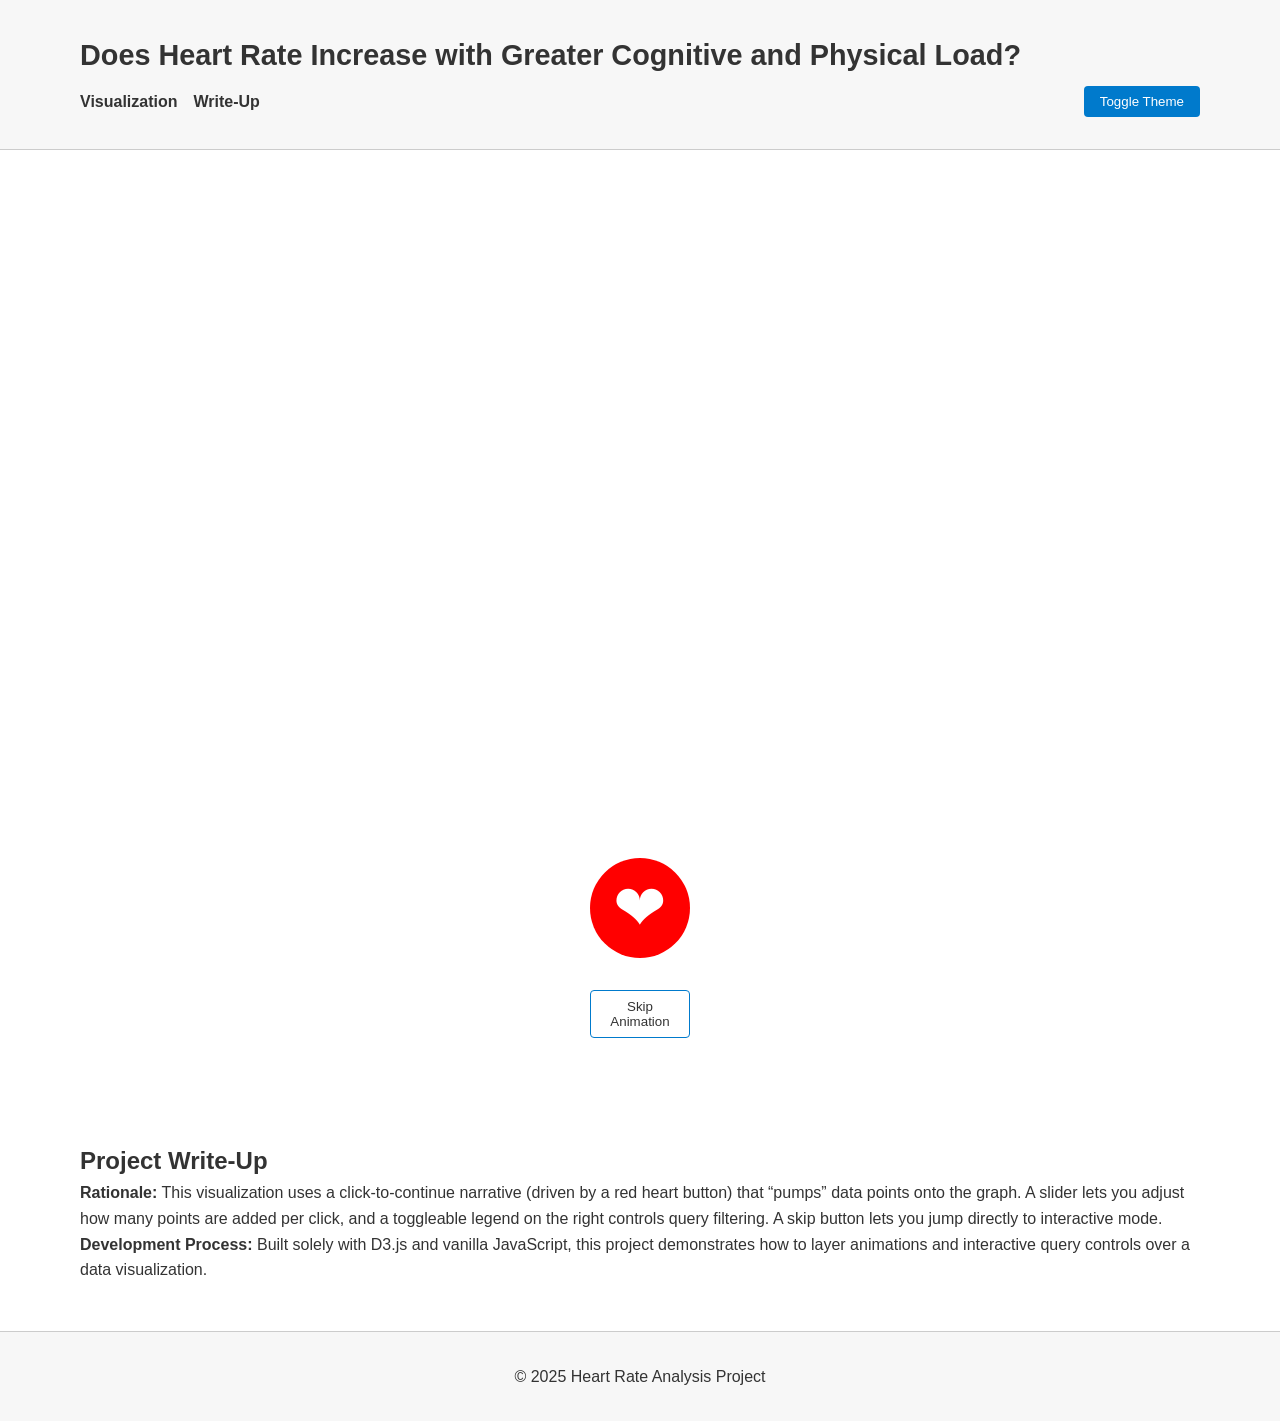
==== index.html @ 12a7ae55 "merged added dots to skip anim feature" ====
<!DOCTYPE html>
<html lang="en">
  <head>
    <meta charset="UTF-8" />
    <meta name="viewport" content="width=device-width, initial-scale=1" />
    <title>Heart Rate Analysis</title>
    <link rel="stylesheet" href="style.css" />
  </head>
  <body>
    <header>
      <div class="container header-container">
        <h1>Does Heart Rate Increase with Greater Cognitive and Physical Load?</h1>
        <nav>
          <ul>
            <li><a href="#visualization">Visualization</a></li>
            <li><a href="#writeup">Write-Up</a></li>
          </ul>
        </nav>
        <button id="toggle-theme" aria-label="Toggle Light/Dark Mode">Toggle Theme</button>
      </div>
    </header>

    <main>
      <section id="visualization" class="section">
        <div class="container flex-container">
          <div id="viz-container">
            <div id="plot"></div>
          </div>
        </div>
        <section id="narrative" class="section">
          <div class="container">
            <!-- Narrative text injected by global.js -->
          </div>
        </section>
        <div class="controls">
          <!-- Heart button remains visible throughout interactive mode -->
          <button id="heart-button" aria-label="Continue"><span>❤</span></button>
          <!-- Slider and its label will be hidden until interactive mode -->
          <label id="slider-label" for="points-slider">Points to add: <span id="slider-value">0</span></label>
          <input type="range" id="points-slider" min="-100" max="100" step="10" value="0">
          <button id="skip-button">Skip Animation</button>
        </div>
        <!-- Place the legend toggle button above the legend -->
        <button id="legend-toggle" aria-label="Toggle Legend">Hide Legend</button>
        <div id="legend">
          <h3>Activity Colors</h3>
          <label><input type="checkbox" class="activity-checkbox" value="Running" checked> Running</label>
          <label><input type="checkbox" class="activity-checkbox" value="Rest" checked> Rest</label>
          <label><input type="checkbox" class="activity-checkbox" value="2-Back" checked> 2‑Back</label>
          <label><input type="checkbox" class="activity-checkbox" value="Walking" checked> Walking</label>
          <hr />
          <h3>Measures</h3>
          <label><input type="checkbox" class="measure-checkbox" value="heart_rate" checked> Heart Rate</label>
          <label><input type="checkbox" class="measure-checkbox" value="breathing_rate" checked> Breathing Rate</label>
        </div>
      </section>

      <!-- Writeup Section -->
      <section id="writeup" class="section">
        <div class="container">
          <h2>Project Write-Up</h2>
          <p>
            <strong>Rationale:</strong> This visualization uses a click-to-continue narrative (driven by a red heart button) that “pumps” data points onto the graph. A slider lets you adjust how many points are added per click, and a toggleable legend on the right controls query filtering. A skip button lets you jump directly to interactive mode.
          </p>
          <p>
            <strong>Development Process:</strong> Built solely with D3.js and vanilla JavaScript, this project demonstrates how to layer animations and interactive query controls over a data visualization.
          </p>
        </div>
      </section>
    </main>

    <footer>
      <div class="container">
        <p>&copy; 2025 Heart Rate Analysis Project</p>
      </div>
    </footer>

    <!-- Include D3.js -->
    <script src="https://d3js.org/d3.v7.min.js"></script>
    <script src="global.js"></script>
  </body>
</html>
---- style.css ----
/* CSS Reset */
* {
  margin: 0;
  padding: 0;
  box-sizing: border-box;
}

/* Light mode variables */
:root {
  --background-color: #ffffff;
  --text-color: #333333;
  --accent-color: #007acc;
  --header-background: #f7f7f7;
  --footer-background: #f7f7f7;
  --button-background: #007acc;
  --button-color: #ffffff;
}

/* Dark mode variables */
body.dark {
  --background-color: #121212;
  --text-color: #e0e0e0;
  --accent-color: #80cbc4;
  --header-background: #1e1e1e;
  --footer-background: #1e1e1e;
  --button-background: #80cbc4;
  --button-color: #121212;
}

body {
  font-family: 'Helvetica Neue', Arial, sans-serif;
  background-color: var(--background-color);
  color: var(--text-color);
  line-height: 1.6;
  transition: background-color 0.3s ease, color 0.3s ease;
}

.container {
  width: 90%;
  max-width: 1200px;
  margin: auto;
  padding: 1rem;
}

/* Header */
header {
  background-color: var(--header-background);
  padding: 1rem 0;
  border-bottom: 1px solid #ccc;
  transition: background-color 0.3s ease;
}

.header-container {
  display: flex;
  align-items: center;
  justify-content: space-between;
  flex-wrap: wrap;
}

header h1 {
  font-size: 1.8rem;
  margin-bottom: 0.5rem;
}

nav ul {
  list-style: none;
  display: flex;
  gap: 1rem;
}

nav a {
  text-decoration: none;
  color: var(--text-color);
  font-weight: bold;
  transition: color 0.3s ease;
}

nav a:hover {
  color: var(--accent-color);
}

#toggle-theme {
  background-color: var(--button-background);
  color: var(--button-color);
  border: none;
  padding: 0.5rem 1rem;
  cursor: pointer;
  border-radius: 4px;
  transition: background-color 0.3s ease, color 0.3s ease;
}

/* Section spacing */
.section {
  padding: 2rem 0;
}

/* Flex container for visualization */
.flex-container {
  display: flex;
  align-items: flex-start;
  gap: 1rem;
  flex-wrap: wrap;
}

/* Visualization layout */
#viz-container {
  flex: 1;
  min-width: 300px;
  min-height: 500px;
  position: relative;
}

#plot {
  width: 100%;
  min-height: 500px;
  position: relative;
}

/* Legend styling - fixed to the right */
#legend {
  position: fixed;
  top: 50%;
  right: 20px;
  transform: translateY(-50%);
  width: 300px;
  padding: 1rem;
  background-color: var(--header-background);
  border: 1px solid #ccc;
  border-radius: 4px;
  z-index: 9999;
  transition: transform 0.3s ease;
}

#legend h3 {
  margin-bottom: 0.5rem;
}

#legend label {
  display: block;
  margin-bottom: 0.5rem;
}

/* Legend Toggle Button - positioned above the legend */
#legend-toggle {
  position: fixed;
  top: calc(50% - 200px);
  right: 20px;
  z-index: 10000;
  background-color: var(--button-background);
  color: var(--button-color);
  border: none;
  padding: 0.5rem;
  cursor: pointer;
  border-radius: 4px;
  transition: background-color 0.3s ease;
}

/* Axis Labels */
.x-axis-label {
  font-size: 1rem;
  fill: var(--text-color);
}
.y-axis-label {
  font-size: 1rem;
  fill: var(--text-color);
}

/* Tooltip styling */
.tooltip {
  position: absolute;
  pointer-events: none;
  background: #fff;
  color: #333;
  padding: 0.5rem;
  border-radius: 4px;
  font-size: 0.9rem;
  border: 1px solid #ccc;
  opacity: 0;
  transition: opacity 0.2s ease;
  z-index: 10;
}

/* Highlight for points */
.highlight {
  stroke: #000;
  stroke-width: 1.5;
  opacity: 1 !important;
}

/* Footer */
footer {
  background-color: var(--footer-background);
  text-align: center;
  padding: 1rem 0;
  border-top: 1px solid #ccc;
  transition: background-color 0.3s ease;
}

/* Responsive adjustments */
@media (max-width: 768px) {
  .header-container {
    flex-direction: column;
    align-items: flex-start;
  }
  nav ul {
    flex-direction: column;
    margin-top: 1rem;
  }
  .flex-container {
    flex-direction: column;
  }
  #legend {
    position: fixed;
    bottom: 20px;
    right: 20px;
    top: auto;
    transform: none;
    width: 90%;
    max-width: 300px;
  }
  #legend-toggle {
    position: fixed;
    bottom: 20px;
    right: 20px;
    top: auto;
  }
}

/* Non-interactive elements */
.non-interactive {
  pointer-events: none;
}

/* Narrative text styling */
#narrative {
  text-align: center;
  margin-top: 1rem;
  font-size: 1.1rem;
}

/* Controls styling */
.controls {
  display: flex;
  flex-direction: column;
  align-items: center;
  gap: 0.5rem;
  margin: 1rem 0;
}
#points-slider {
  width: 200px;
  margin-left: 10px;
}

/* Initially hide slider, its label, & legend toggle until interactive mode */
#points-slider,
#slider-label,
#legend-toggle {
  display: none;
}

/* Skip Button Styling */
#skip-button {
  padding: 0.5rem 1rem;
  background-color: var(--background-color);
  border: 1px solid var(--accent-color);
  color: var(--text-color);
  cursor: pointer;
  border-radius: 4px;
  width: 100px;
  margin: 0.5rem auto;
  display: block;
  transition: background-color 0.3s ease, color 0.3s ease;
}
#skip-button:hover {
  background-color: var(--accent-color);
  color: var(--background-color);
}

/* Heart Button Styling */
#heart-button {
  display: block;
  margin: 1rem auto;
  width: 100px;
  height: 100px;
  background-color: #ff0000;
  border: none;
  border-radius: 50%;
  font-size: 4rem;
  color: #fff;
  cursor: pointer;
  z-index: 100;
  transition: transform 0.2s ease;
}

@keyframes heartBeatShrink {
  0% { transform: scale(1); }
  30% { transform: scale(1.2); }
  50% { transform: scale(0); }
  70% { transform: scale(0); }
  90% { transform: scale(1.2); }
  100% { transform: scale(1); }
}

#heart-button.beat {
  animation: heartBeatShrink 0.6s;
}
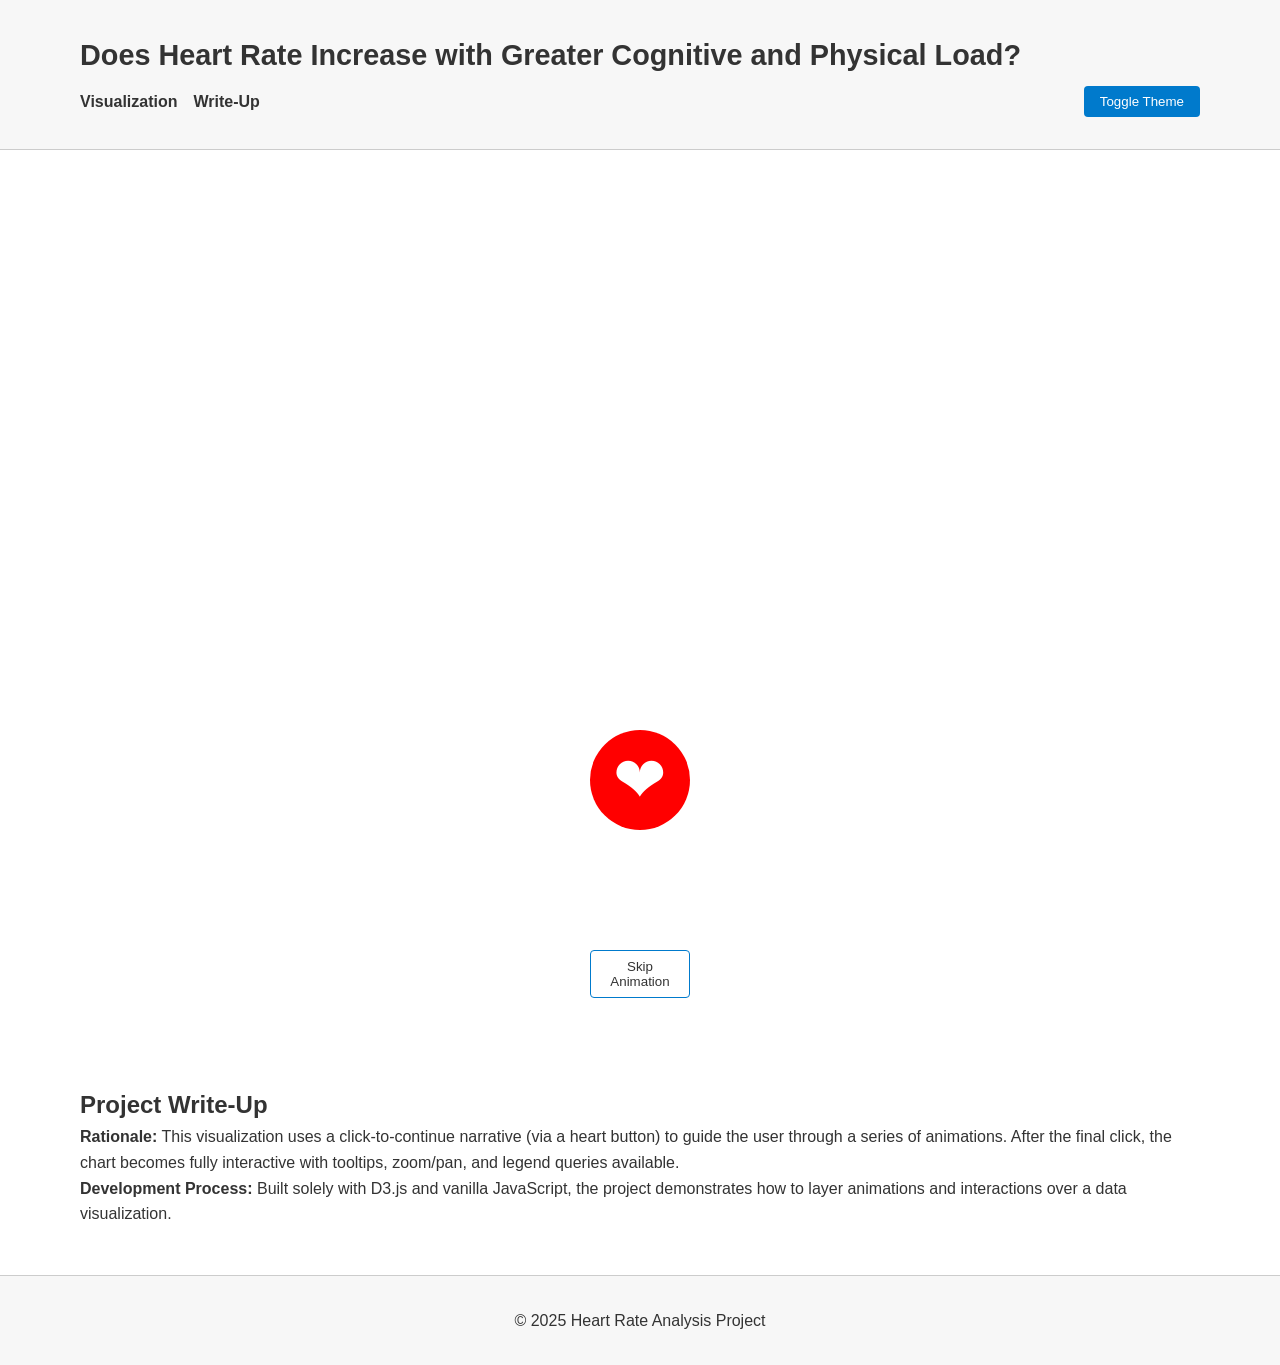
==== commit 72521e7f: "Add regression line visualization" ====
--- a/index.html
+++ b/index.html
@@ -1,47 +1,33 @@
 <!DOCTYPE html>
 <html lang="en">
-  <head>
-    <meta charset="UTF-8" />
-    <meta name="viewport" content="width=device-width, initial-scale=1" />
-    <title>Heart Rate Analysis</title>
-    <link rel="stylesheet" href="style.css" />
-  </head>
-  <body>
-    <header>
-      <div class="container header-container">
-        <h1>Does Heart Rate Increase with Greater Cognitive and Physical Load?</h1>
-        <nav>
-          <ul>
-            <li><a href="#visualization">Visualization</a></li>
-            <li><a href="#writeup">Write-Up</a></li>
-          </ul>
-        </nav>
-        <button id="toggle-theme" aria-label="Toggle Light/Dark Mode">Toggle Theme</button>
-      </div>
-    </header>
 
-    <main>
-      <section id="visualization" class="section">
-        <div class="container flex-container">
-          <div id="viz-container">
-            <div id="plot"></div>
-          </div>
+<head>
+  <meta charset="UTF-8" />
+  <meta name="viewport" content="width=device-width, initial-scale=1" />
+  <title>Heart Rate Analysis</title>
+  <link rel="stylesheet" href="style.css" />
+</head>
+
+<body>
+  <header>
+    <div class="container header-container">
+      <h1>Does Heart Rate Increase with Greater Cognitive and Physical Load?</h1>
+      <nav>
+        <ul>
+          <li><a href="#visualization">Visualization</a></li>
+          <li><a href="#writeup">Write-Up</a></li>
+        </ul>
+      </nav>
+      <button id="toggle-theme" aria-label="Toggle Light/Dark Mode">Toggle Theme</button>
+    </div>
+  </header>
+
+  <main>
+    <section id="visualization" class="section">
+      <div class="container flex-container">
+        <div id="viz-container">
+          <div id="plot"></div>
         </div>
-        <section id="narrative" class="section">
-          <div class="container">
-            <!-- Narrative text injected by global.js -->
-          </div>
-        </section>
-        <div class="controls">
-          <!-- Heart button remains visible throughout interactive mode -->
-          <button id="heart-button" aria-label="Continue"><span>❤</span></button>
-          <!-- Slider and its label will be hidden until interactive mode -->
-          <label id="slider-label" for="points-slider">Points to add: <span id="slider-value">0</span></label>
-          <input type="range" id="points-slider" min="-100" max="100" step="10" value="0">
-          <button id="skip-button">Skip Animation</button>
-        </div>
-        <!-- Place the legend toggle button above the legend -->
-        <button id="legend-toggle" aria-label="Toggle Legend">Hide Legend</button>
         <div id="legend">
           <h3>Activity Colors</h3>
           <label><input type="checkbox" class="activity-checkbox" value="Running" checked> Running</label>
@@ -52,31 +38,47 @@
           <h3>Measures</h3>
           <label><input type="checkbox" class="measure-checkbox" value="heart_rate" checked> Heart Rate</label>
           <label><input type="checkbox" class="measure-checkbox" value="breathing_rate" checked> Breathing Rate</label>
+          <hr />
+          <h3>Points/Regression Lines</h3>
+          <label><input type="checkbox" class="regression-checkbox" value="regression"> Show Regression Lines</label>
         </div>
-      </section>
+      </div>
+      <!-- Place the heart button and skip button below the flex container -->
+      <div class="button-container">
+        <button id="heart-button" aria-label="Continue"><span>❤</span></button>
+        <!-- Narrative container -->
+        <section id="narrative" class="section">
+          <div class="container"></div>
+        </section>
+        <button id="skip-button">Skip Animation</button>
+      </div>
+    </section>
 
-      <!-- Writeup Section -->
-      <section id="writeup" class="section">
-        <div class="container">
-          <h2>Project Write-Up</h2>
-          <p>
-            <strong>Rationale:</strong> This visualization uses a click-to-continue narrative (driven by a red heart button) that “pumps” data points onto the graph. A slider lets you adjust how many points are added per click, and a toggleable legend on the right controls query filtering. A skip button lets you jump directly to interactive mode.
-          </p>
-          <p>
-            <strong>Development Process:</strong> Built solely with D3.js and vanilla JavaScript, this project demonstrates how to layer animations and interactive query controls over a data visualization.
-          </p>
-        </div>
-      </section>
-    </main>
+    <section id="writeup" class="section">
+      <div class="container">
+        <h2>Project Write-Up</h2>
+        <p>
+          <strong>Rationale:</strong> This visualization uses a click-to-continue narrative (via a heart button) to
+          guide the user through a series of animations. After the final click, the chart becomes fully interactive with
+          tooltips, zoom/pan, and legend queries available.
+        </p>
+        <p>
+          <strong>Development Process:</strong> Built solely with D3.js and vanilla JavaScript, the project demonstrates
+          how to layer animations and interactions over a data visualization.
+        </p>
+      </div>
+    </section>
+  </main>
 
-    <footer>
-      <div class="container">
-        <p>&copy; 2025 Heart Rate Analysis Project</p>
-      </div>
-    </footer>
+  <footer>
+    <div class="container">
+      <p>&copy; 2025 Heart Rate Analysis Project</p>
+    </div>
+  </footer>
 
-    <!-- Include D3.js -->
-    <script src="https://d3js.org/d3.v7.min.js"></script>
-    <script src="global.js"></script>
-  </body>
-</html>
+  <!-- Include D3.js -->
+  <script src="https://d3js.org/d3.v7.min.js"></script>
+  <script src="global.js"></script>
+</body>
+
+</html>
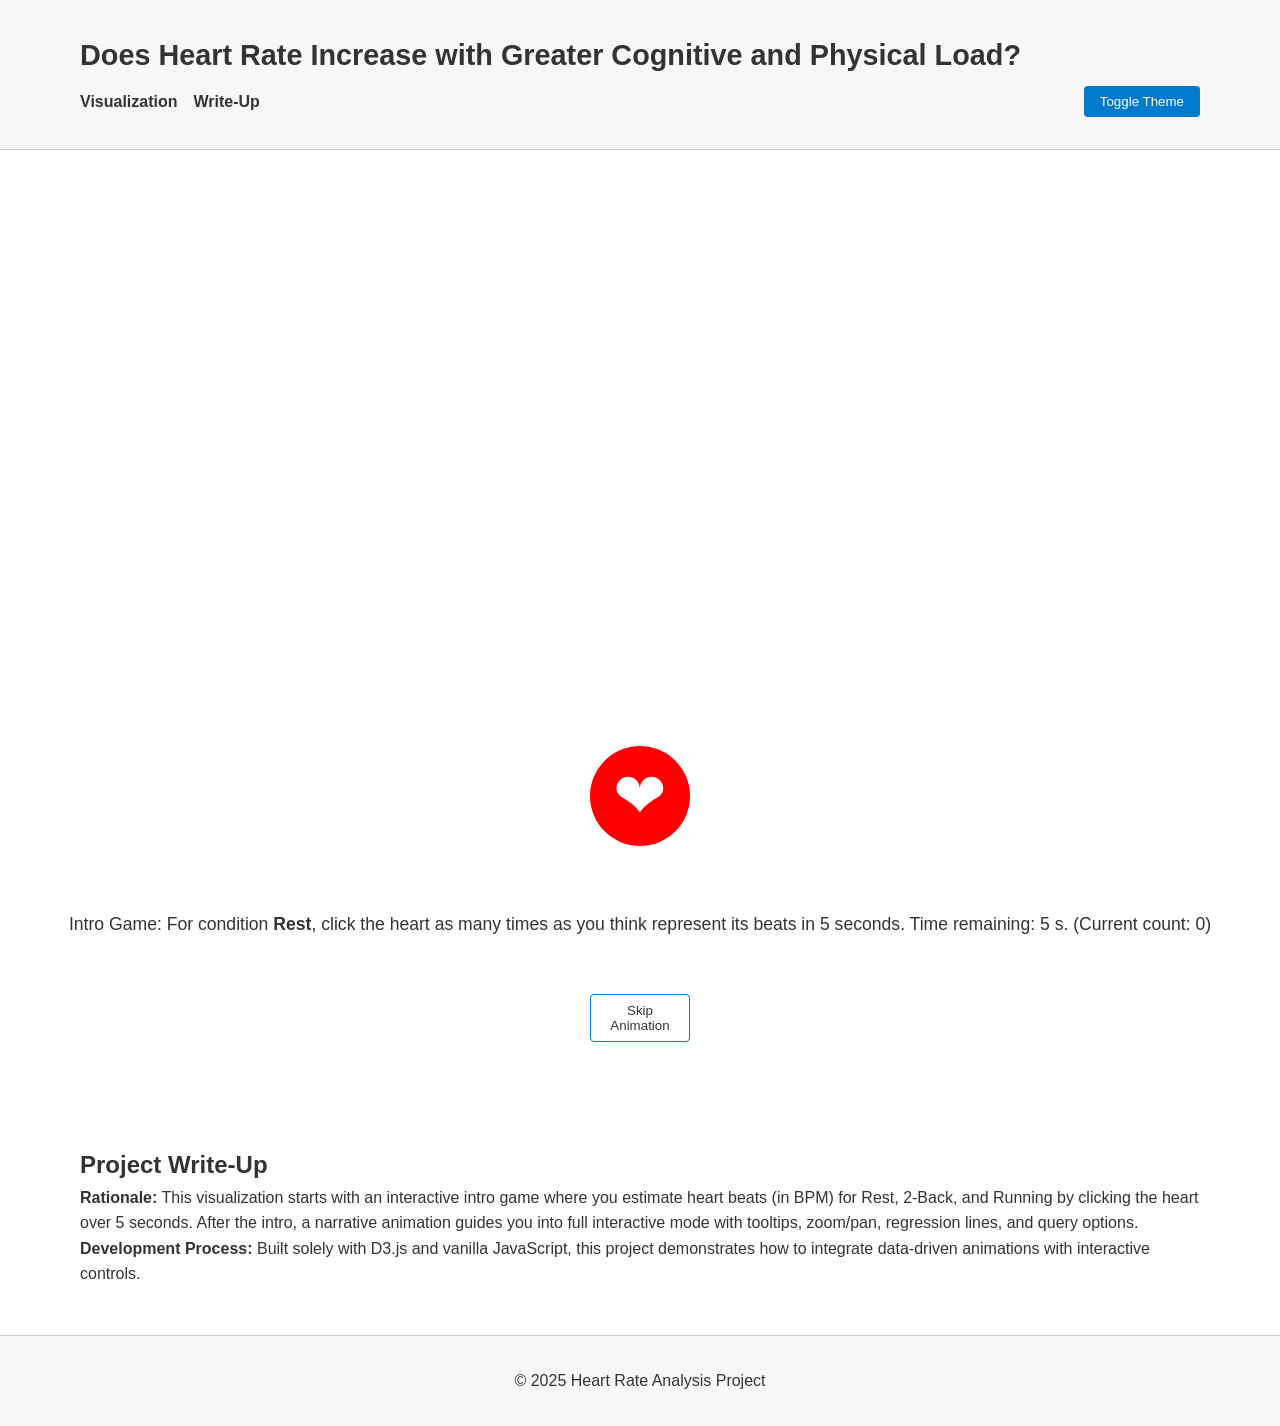
==== commit 059b982c: "clicking game" ====
--- a/index.html
+++ b/index.html
@@ -1,84 +1,81 @@
 <!DOCTYPE html>
 <html lang="en">
-
-<head>
-  <meta charset="UTF-8" />
-  <meta name="viewport" content="width=device-width, initial-scale=1" />
-  <title>Heart Rate Analysis</title>
-  <link rel="stylesheet" href="style.css" />
-</head>
-
-<body>
-  <header>
-    <div class="container header-container">
-      <h1>Does Heart Rate Increase with Greater Cognitive and Physical Load?</h1>
-      <nav>
-        <ul>
-          <li><a href="#visualization">Visualization</a></li>
-          <li><a href="#writeup">Write-Up</a></li>
-        </ul>
-      </nav>
-      <button id="toggle-theme" aria-label="Toggle Light/Dark Mode">Toggle Theme</button>
-    </div>
-  </header>
-
-  <main>
-    <section id="visualization" class="section">
-      <div class="container flex-container">
-        <div id="viz-container">
-          <div id="plot"></div>
+  <head>
+    <meta charset="UTF-8" />
+    <meta name="viewport" content="width=device-width, initial-scale=1" />
+    <title>Heart Rate Analysis</title>
+    <link rel="stylesheet" href="style.css" />
+  </head>
+  <body>
+    <header>
+      <div class="container header-container">
+        <h1>Does Heart Rate Increase with Greater Cognitive and Physical Load?</h1>
+        <nav>
+          <ul>
+            <li><a href="#visualization">Visualization</a></li>
+            <li><a href="#writeup">Write-Up</a></li>
+          </ul>
+        </nav>
+        <button id="toggle-theme" aria-label="Toggle Light/Dark Mode">Toggle Theme</button>
+      </div>
+    </header>
+    <main>
+      <section id="visualization" class="section">
+        <div class="container flex-container">
+          <div id="viz-container">
+            <div id="plot"></div>
+          </div>
+          <div id="legend">
+            <h3>Activity Colors</h3>
+            <label><input type="checkbox" class="activity-checkbox" value="Rest" checked> Rest</label>
+            <label><input type="checkbox" class="activity-checkbox" value="2-Back" checked> 2‑Back</label>
+            <label><input type="checkbox" class="activity-checkbox" value="Walking" checked> Walking</label>
+            <label><input type="checkbox" class="activity-checkbox" value="Running" checked> Running</label>
+            <hr />
+            <h3>Measures</h3>
+            <label><input type="checkbox" class="measure-checkbox" value="heart_rate" checked> Heart Rate</label>
+            <label><input type="checkbox" class="measure-checkbox" value="breathing_rate" checked> Breathing Rate</label>
+            <hr />
+            <h3>Regression Lines</h3>
+            <label><input type="checkbox" class="regression-checkbox" value="regression"> Show Regression Lines</label>
+          </div>
         </div>
-        <div id="legend">
-          <h3>Activity Colors</h3>
-          <label><input type="checkbox" class="activity-checkbox" value="Running" checked> Running</label>
-          <label><input type="checkbox" class="activity-checkbox" value="Rest" checked> Rest</label>
-          <label><input type="checkbox" class="activity-checkbox" value="2-Back" checked> 2‑Back</label>
-          <label><input type="checkbox" class="activity-checkbox" value="Walking" checked> Walking</label>
-          <hr />
-          <h3>Measures</h3>
-          <label><input type="checkbox" class="measure-checkbox" value="heart_rate" checked> Heart Rate</label>
-          <label><input type="checkbox" class="measure-checkbox" value="breathing_rate" checked> Breathing Rate</label>
-          <hr />
-          <h3>Points/Regression Lines</h3>
-          <label><input type="checkbox" class="regression-checkbox" value="regression"> Show Regression Lines</label>
+        <!-- Legend Toggle Button (positioned above the legend) -->
+        <button id="legend-toggle" aria-label="Toggle Legend">Hide Legend</button>
+        <!-- Button Container -->
+        <div class="button-container">
+          <!-- The heart button is used for both the intro game and pumping points -->
+          <button id="heart-button" aria-label="Continue"><span>❤</span></button>
+          <!-- Narrative Container -->
+          <section id="narrative" class="section">
+            <div class="container"></div>
+          </section>
+          <!-- Slider (and its label) for adjusting points; hidden until interactive mode -->
+          <label id="slider-label" for="points-slider">Points to add: <span id="slider-value">100</span></label>
+          <input type="range" id="points-slider" min="-500" max="500" step="10" value="100">
+          <!-- Skip Animation Button -->
+          <button id="skip-button">Skip Animation</button>
         </div>
+      </section>
+      <section id="writeup" class="section">
+        <div class="container">
+          <h2>Project Write-Up</h2>
+          <p>
+            <strong>Rationale:</strong> This visualization starts with an interactive intro game where you estimate heart beats (in BPM) for Rest, 2‑Back, and Running by clicking the heart over 5 seconds. After the intro, a narrative animation guides you into full interactive mode with tooltips, zoom/pan, regression lines, and query options.
+          </p>
+          <p>
+            <strong>Development Process:</strong> Built solely with D3.js and vanilla JavaScript, this project demonstrates how to integrate data‐driven animations with interactive controls.
+          </p>
+        </div>
+      </section>
+    </main>
+    <footer>
+      <div class="container">
+        <p>&copy; 2025 Heart Rate Analysis Project</p>
       </div>
-      <!-- Place the heart button and skip button below the flex container -->
-      <div class="button-container">
-        <button id="heart-button" aria-label="Continue"><span>❤</span></button>
-        <!-- Narrative container -->
-        <section id="narrative" class="section">
-          <div class="container"></div>
-        </section>
-        <button id="skip-button">Skip Animation</button>
-      </div>
-    </section>
-
-    <section id="writeup" class="section">
-      <div class="container">
-        <h2>Project Write-Up</h2>
-        <p>
-          <strong>Rationale:</strong> This visualization uses a click-to-continue narrative (via a heart button) to
-          guide the user through a series of animations. After the final click, the chart becomes fully interactive with
-          tooltips, zoom/pan, and legend queries available.
-        </p>
-        <p>
-          <strong>Development Process:</strong> Built solely with D3.js and vanilla JavaScript, the project demonstrates
-          how to layer animations and interactions over a data visualization.
-        </p>
-      </div>
-    </section>
-  </main>
-
-  <footer>
-    <div class="container">
-      <p>&copy; 2025 Heart Rate Analysis Project</p>
-    </div>
-  </footer>
-
-  <!-- Include D3.js -->
-  <script src="https://d3js.org/d3.v7.min.js"></script>
-  <script src="global.js"></script>
-</body>
-
-</html>+    </footer>
+    <!-- Include D3.js and our global script -->
+    <script src="https://d3js.org/d3.v7.min.js"></script>
+    <script src="global.js"></script>
+  </body>
+</html>
--- a/style.css
+++ b/style.css
@@ -226,25 +226,20 @@
   }
 }
 
-/* Non-interactive elements */
-.non-interactive {
-  pointer-events: none;
-}
-
 /* Narrative text styling */
 #narrative {
   text-align: center;
-  margin-top: 1rem;
   font-size: 1.1rem;
 }
 
-/* Controls styling */
-.controls {
+/* Button/Controls styling */
+.button-container {
   display: flex;
   flex-direction: column;
+  justify-content: center;
   align-items: center;
-  gap: 0.5rem;
-  margin: 1rem 0;
+  gap: 1rem;
+  margin: 1rem auto;
 }
 #points-slider {
   width: 200px;
@@ -291,7 +286,6 @@
   z-index: 100;
   transition: transform 0.2s ease;
 }
-
 @keyframes heartBeatShrink {
   0% { transform: scale(1); }
   30% { transform: scale(1.2); }
@@ -300,7 +294,6 @@
   90% { transform: scale(1.2); }
   100% { transform: scale(1); }
 }
-
 #heart-button.beat {
   animation: heartBeatShrink 0.6s;
 }
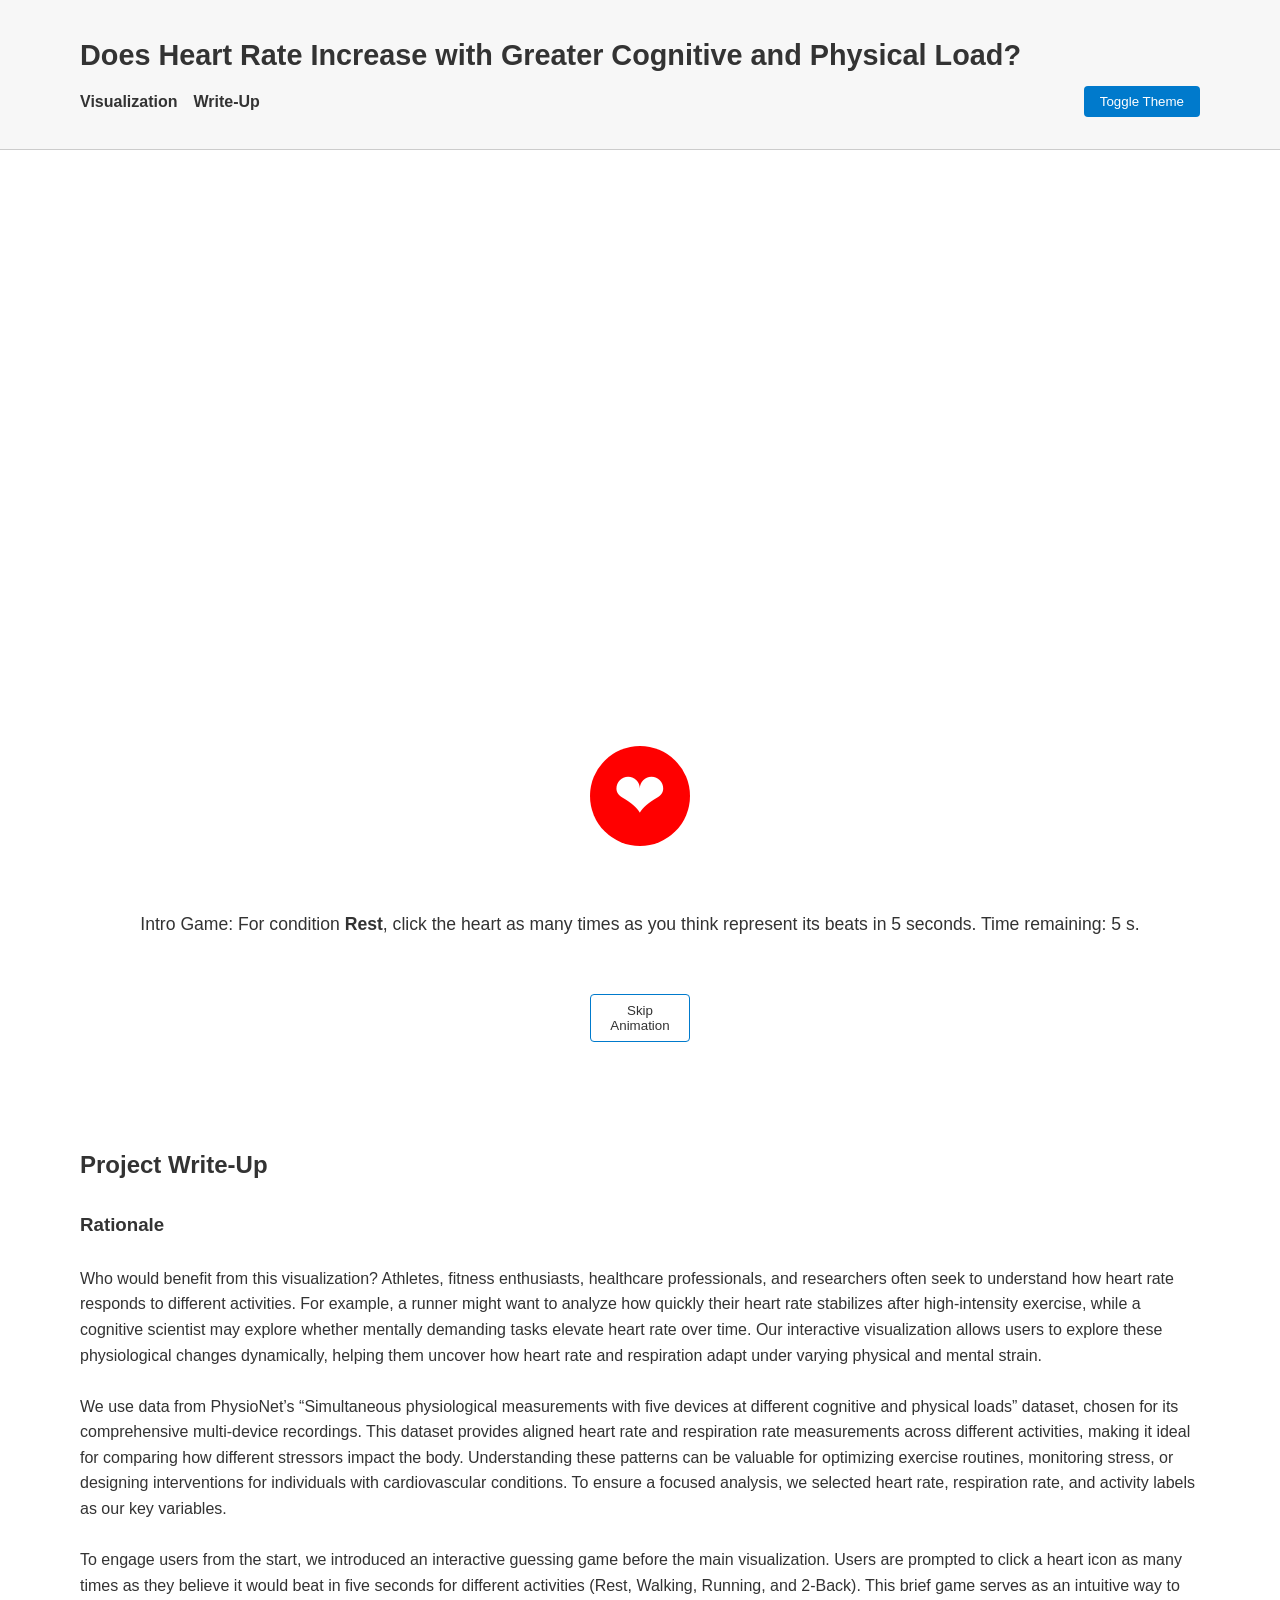
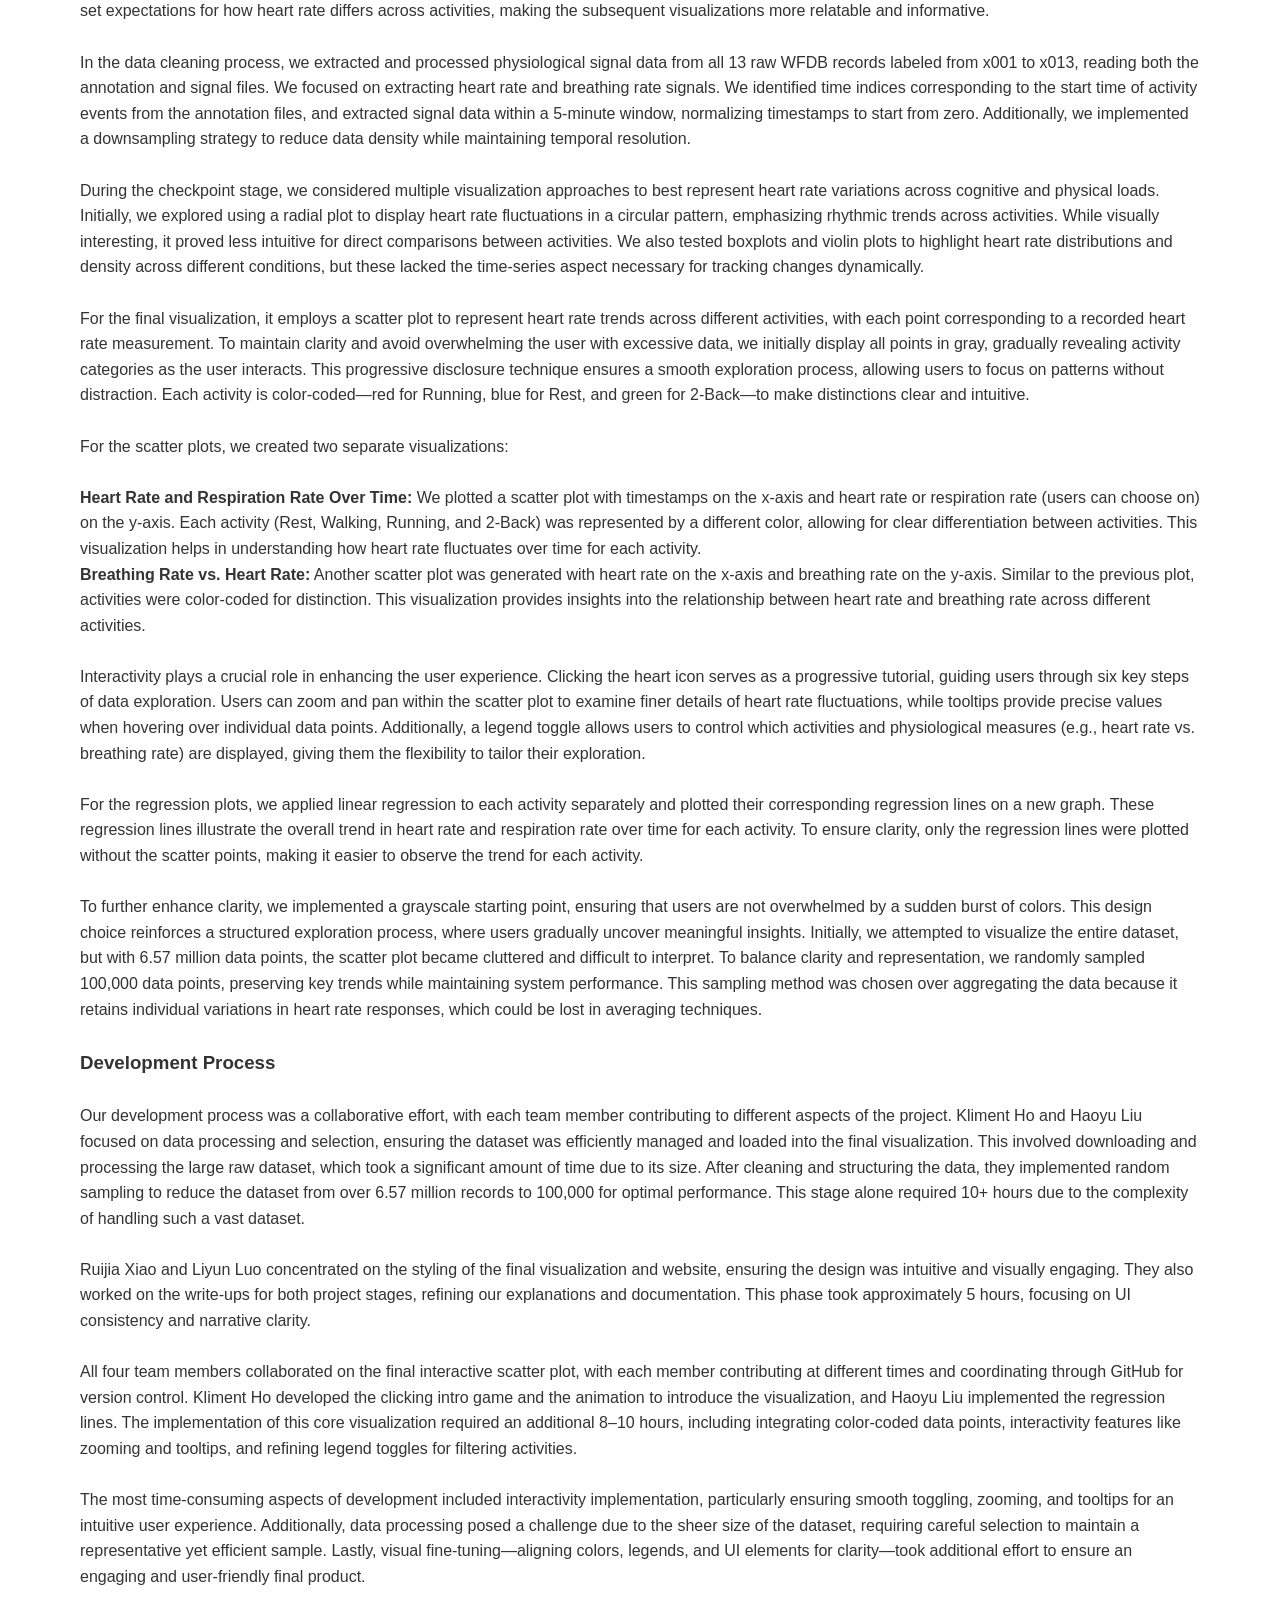
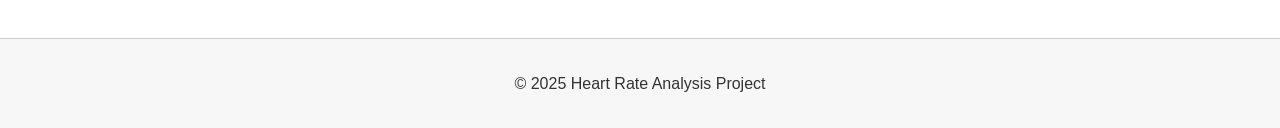
==== commit 1754df9f: "first final push" ====
--- a/index.html
+++ b/index.html
@@ -60,11 +60,56 @@
       <section id="writeup" class="section">
         <div class="container">
           <h2>Project Write-Up</h2>
+          <br>
           <p>
-            <strong>Rationale:</strong> This visualization starts with an interactive intro game where you estimate heart beats (in BPM) for Rest, 2‑Back, and Running by clicking the heart over 5 seconds. After the intro, a narrative animation guides you into full interactive mode with tooltips, zoom/pan, regression lines, and query options.
+            <h3>Rationale</h3> <br>
+            Who would benefit from this visualization? Athletes, fitness enthusiasts, healthcare professionals, and researchers often seek to understand how heart rate responds to different activities. For example, a runner might want to analyze how quickly their heart rate stabilizes after high-intensity exercise, while a cognitive scientist may explore whether mentally demanding tasks elevate heart rate over time. Our interactive visualization allows users to explore these physiological changes dynamically, helping them uncover how heart rate and respiration adapt under varying physical and mental strain.
+            <br>
+            <br>
+            We use data from PhysioNet’s “Simultaneous physiological measurements with five devices at different cognitive and physical loads” dataset, chosen for its comprehensive multi-device recordings. This dataset provides aligned heart rate and respiration rate measurements across different activities, making it ideal for comparing how different stressors impact the body. Understanding these patterns can be valuable for optimizing exercise routines, monitoring stress, or designing interventions for individuals with cardiovascular conditions. To ensure a focused analysis, we selected heart rate, respiration rate, and activity labels as our key variables.
+            <br>
+            <br>
+            To engage users from the start, we introduced an interactive guessing game before the main visualization. Users are prompted to click a heart icon as many times as they believe it would beat in five seconds for different activities (Rest, Walking, Running, and 2-Back). This brief game serves as an intuitive way to set expectations for how heart rate differs across activities, making the subsequent visualizations more relatable and informative.
+            <br>
+            <br>
+            In the data cleaning process, we extracted and processed physiological signal data from all 13 raw WFDB records labeled from x001 to x013, reading both the annotation and signal files. We focused on extracting heart rate and breathing rate signals. We identified time indices corresponding to the start time of activity events from the annotation files, and extracted signal data within a 5-minute window, normalizing timestamps to start from zero. Additionally, we implemented a downsampling strategy to reduce data density while maintaining temporal resolution.
+            <br>
+            <br>
+            During the checkpoint stage, we considered multiple visualization approaches to best represent heart rate variations across cognitive and physical loads. Initially, we explored using a radial plot to display heart rate fluctuations in a circular pattern, emphasizing rhythmic trends across activities. While visually interesting, it proved less intuitive for direct comparisons between activities. We also tested boxplots and violin plots to highlight heart rate distributions and density across different conditions, but these lacked the time-series aspect necessary for tracking changes dynamically. 
+            <br>
+            <br>
+            For the final visualization, it employs a scatter plot to represent heart rate trends across different activities, with each point corresponding to a recorded heart rate measurement. To maintain clarity and avoid overwhelming the user with excessive data, we initially display all points in gray, gradually revealing activity categories as the user interacts. This progressive disclosure technique ensures a smooth exploration process, allowing users to focus on patterns without distraction. Each activity is color-coded—red for Running, blue for Rest, and green for 2-Back—to make distinctions clear and intuitive.
+            <br>
+            <br>
+            For the scatter plots, we created two separate visualizations: 
+            <br>
+            <br>
+            <strong>Heart Rate and Respiration Rate Over Time:</strong> We plotted a scatter plot with timestamps on the x-axis and heart rate or respiration rate (users can choose on) on the y-axis. Each activity (Rest, Walking, Running, and 2-Back) was represented by a different color, allowing for clear differentiation between activities. This visualization helps in understanding how heart rate fluctuates over time for each activity.
+            <br>
+            <strong>Breathing Rate vs. Heart Rate:</strong> Another scatter plot was generated with heart rate on the x-axis and breathing rate on the y-axis. Similar to the previous plot, activities were color-coded for distinction. This visualization provides insights into the relationship between heart rate and breathing rate across different activities.
+            <br>
+            <br>
+            Interactivity plays a crucial role in enhancing the user experience. Clicking the heart icon serves as a progressive tutorial, guiding users through six key steps of data exploration. Users can zoom and pan within the scatter plot to examine finer details of heart rate fluctuations, while tooltips provide precise values when hovering over individual data points. Additionally, a legend toggle allows users to control which activities and physiological measures (e.g., heart rate vs. breathing rate) are displayed, giving them the flexibility to tailor their exploration.
+            <br>
+            <br>
+            For the regression plots, we applied linear regression to each activity separately and plotted their corresponding regression lines on a new graph. These regression lines illustrate the overall trend in heart rate and respiration rate over time for each activity. To ensure clarity, only the regression lines were plotted without the scatter points, making it easier to observe the trend for each activity.
+            <br>
+            <br>
+            To further enhance clarity, we implemented a grayscale starting point, ensuring that users are not overwhelmed by a sudden burst of colors. This design choice reinforces a structured exploration process, where users gradually uncover meaningful insights. Initially, we attempted to visualize the entire dataset, but with 6.57 million data points, the scatter plot became cluttered and difficult to interpret. To balance clarity and representation, we randomly sampled 100,000 data points, preserving key trends while maintaining system performance. This sampling method was chosen over aggregating the data because it retains individual variations in heart rate responses, which could be lost in averaging techniques.
           </p>
+          <br>
           <p>
-            <strong>Development Process:</strong> Built solely with D3.js and vanilla JavaScript, this project demonstrates how to integrate data‐driven animations with interactive controls.
+            <h3>Development Process</h3> <br>Our development process was a collaborative effort, with each team member contributing to different aspects of the project. Kliment Ho and Haoyu Liu focused on data processing and selection, ensuring the dataset was efficiently managed and loaded into the final visualization. This involved downloading and processing the large raw dataset, which took a significant amount of time due to its size. After cleaning and structuring the data, they implemented random sampling to reduce the dataset from over 6.57 million records to 100,000 for optimal performance. This stage alone required 10+ hours due to the complexity of handling such a vast dataset.
+            <br>
+            <br>
+            Ruijia Xiao and Liyun Luo concentrated on the styling of the final visualization and website, ensuring the design was intuitive and visually engaging. They also worked on the write-ups for both project stages, refining our explanations and documentation. This phase took approximately 5 hours, focusing on UI consistency and narrative clarity.
+            <br>
+            <br>
+            All four team members collaborated on the final interactive scatter plot, with each member contributing at different times and coordinating through GitHub for version control. Kliment Ho developed the clicking intro game and the animation to introduce the visualization, and Haoyu Liu implemented the regression lines. The implementation of this core visualization required an additional 8–10 hours, including integrating color-coded data points, interactivity features like zooming and tooltips, and refining legend toggles for filtering activities.
+            <br>
+            <br>
+            The most time-consuming aspects of development included interactivity implementation, particularly ensuring smooth toggling, zooming, and tooltips for an intuitive user experience. Additionally, data processing posed a challenge due to the sheer size of the dataset, requiring careful selection to maintain a representative yet efficient sample. Lastly, visual fine-tuning—aligning colors, legends, and UI elements for clarity—took additional effort to ensure an engaging and user-friendly final product.
+            
           </p>
         </div>
       </section>
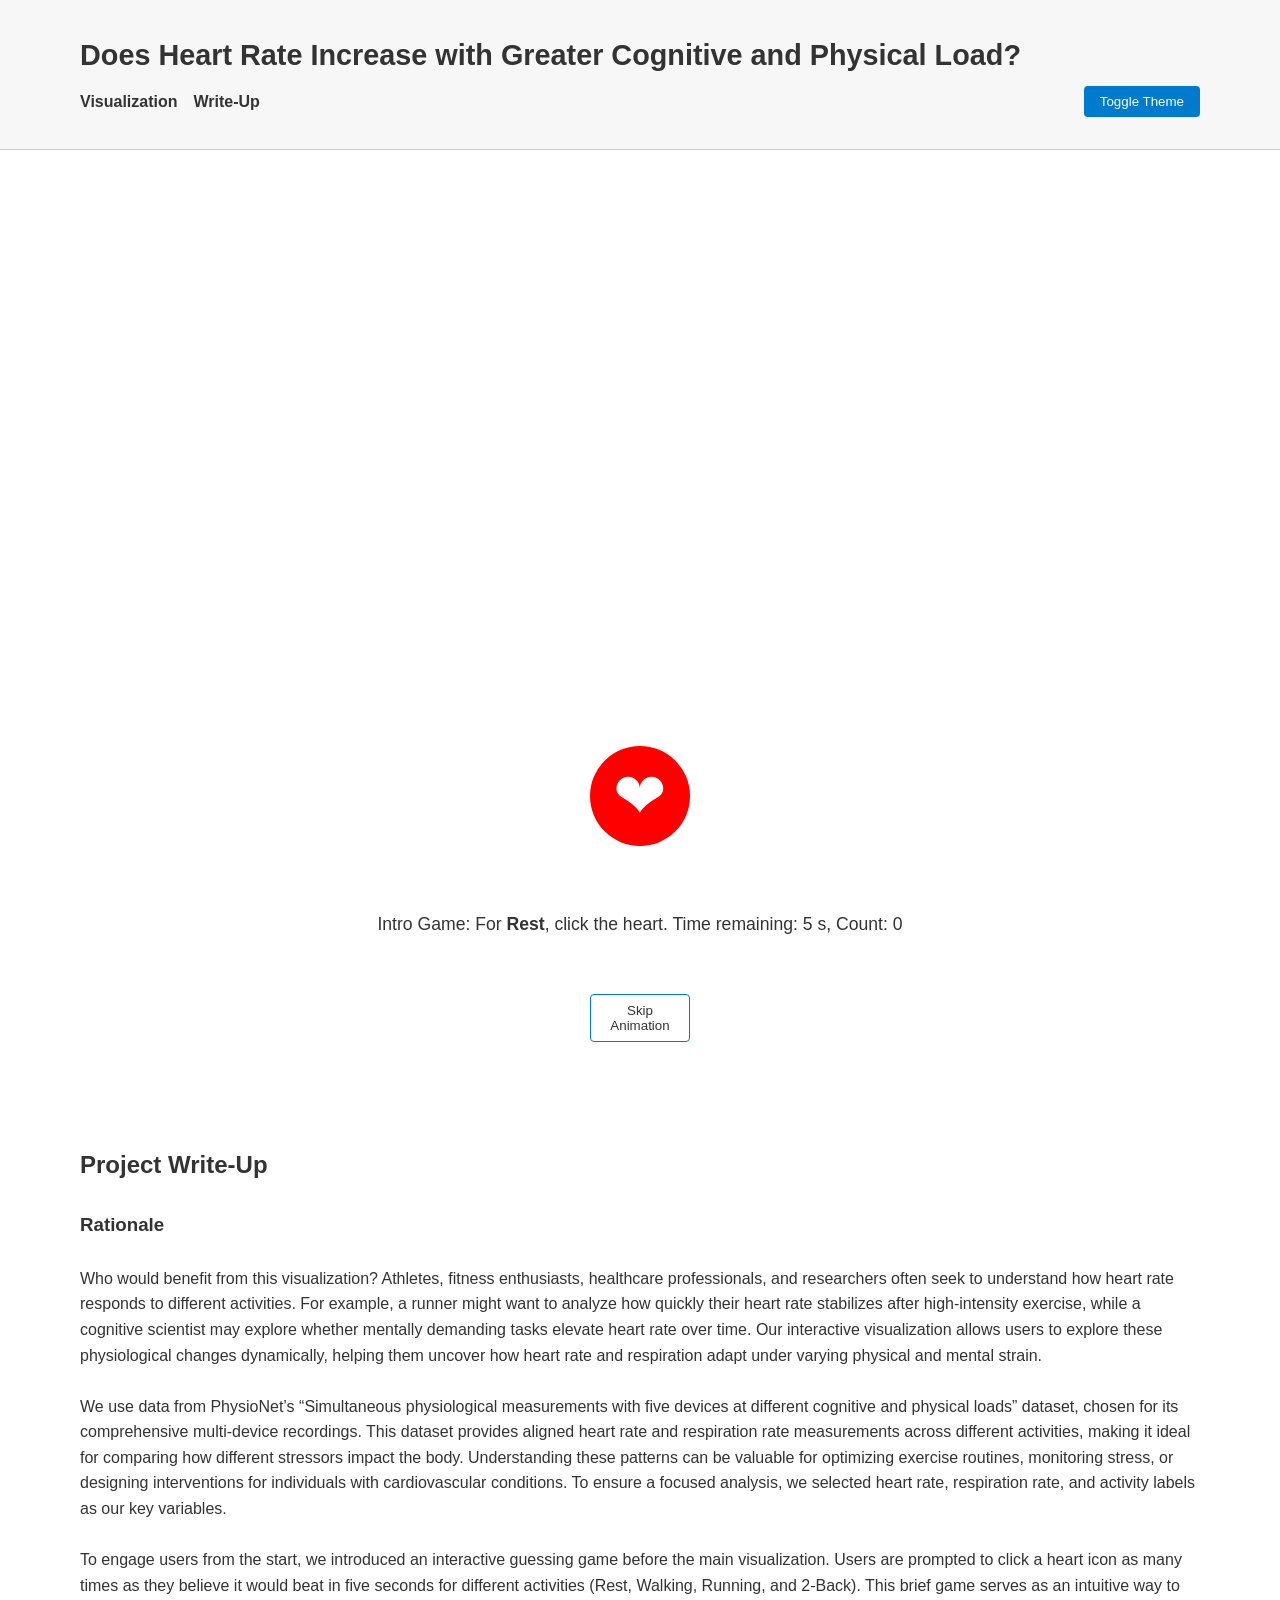
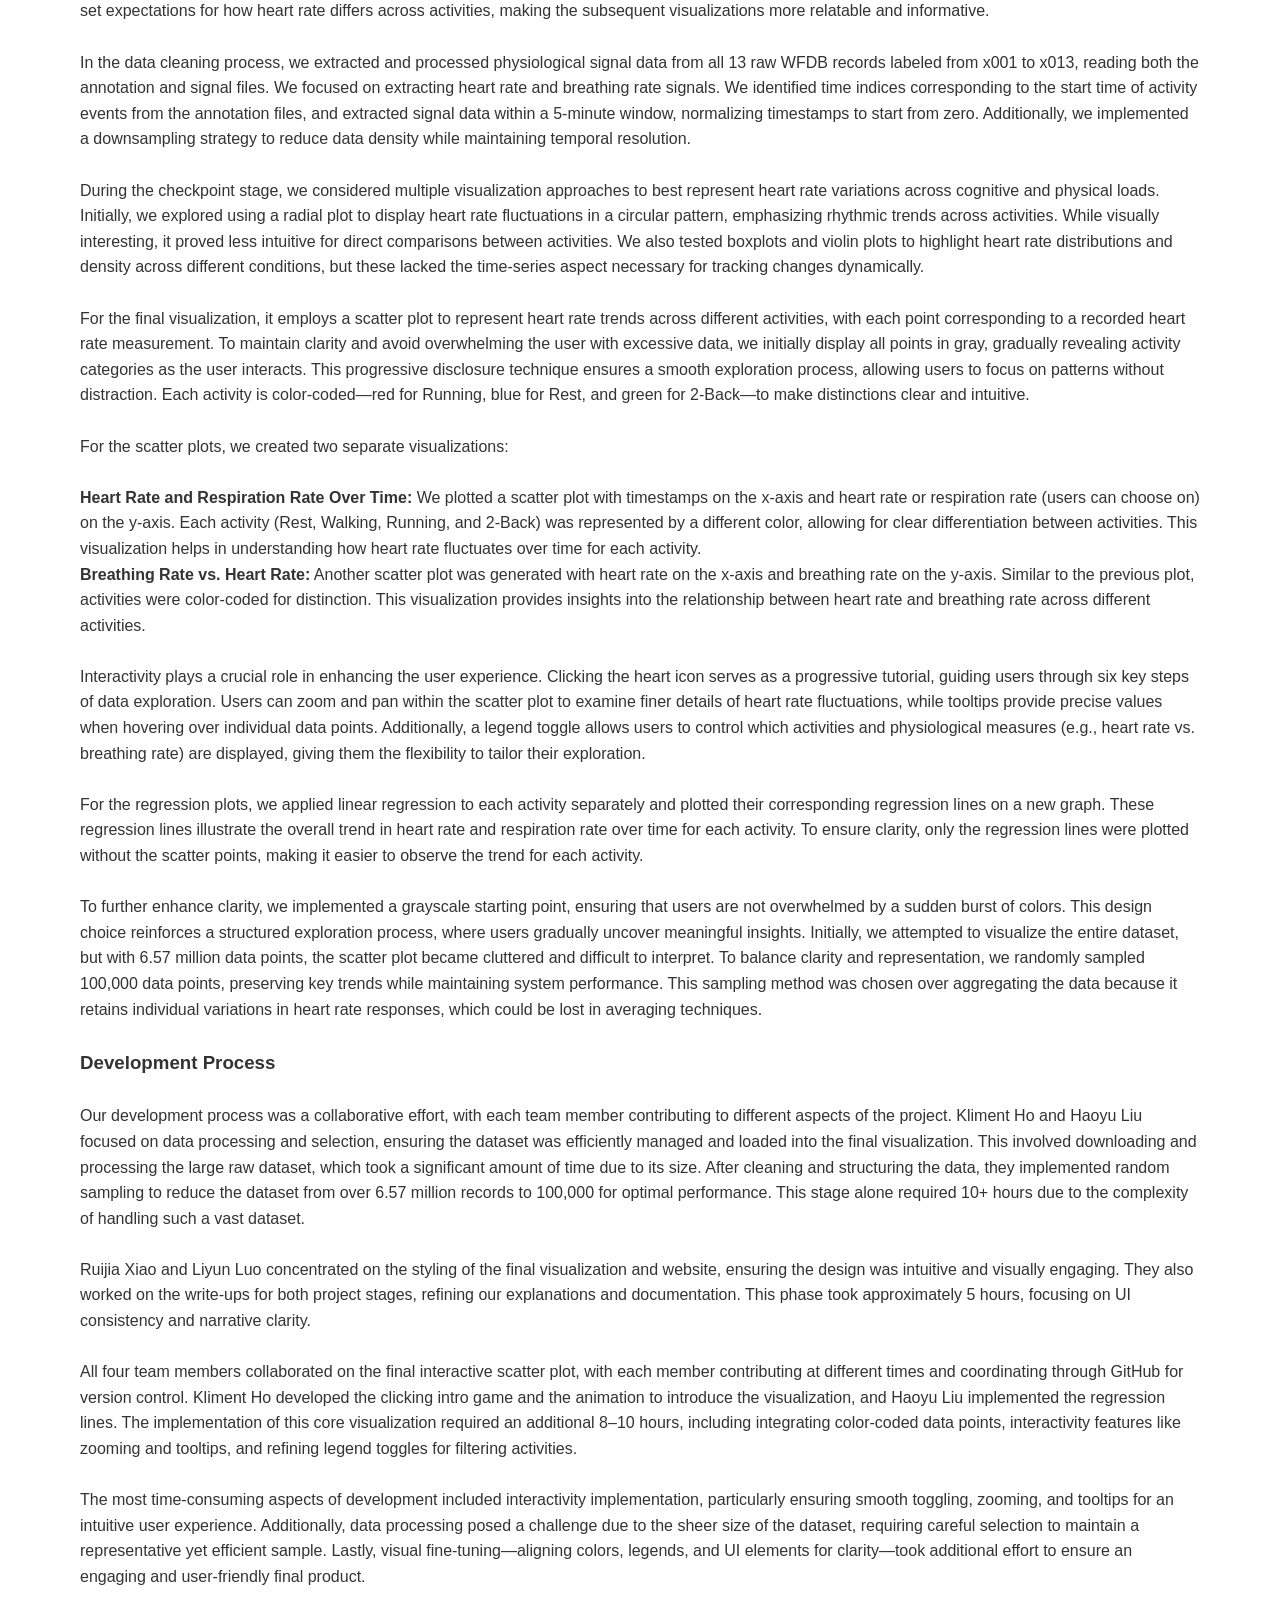
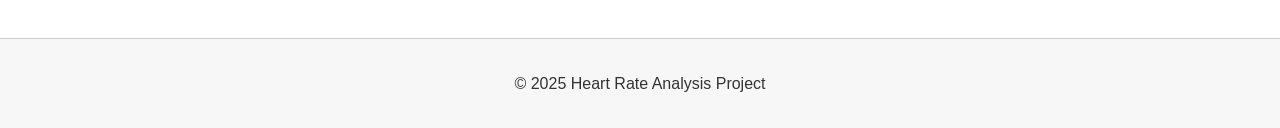
==== commit b5d0d0c0: "2nd final push" ====
--- a/index.html
+++ b/index.html
@@ -19,6 +19,7 @@
         <button id="toggle-theme" aria-label="Toggle Light/Dark Mode">Toggle Theme</button>
       </div>
     </header>
+
     <main>
       <section id="visualization" class="section">
         <div class="container flex-container">
@@ -40,20 +41,19 @@
             <label><input type="checkbox" class="regression-checkbox" value="regression"> Show Regression Lines</label>
           </div>
         </div>
-        <!-- Legend Toggle Button (positioned above the legend) -->
+        <!-- Legend Toggle Button -->
         <button id="legend-toggle" aria-label="Toggle Legend">Hide Legend</button>
         <!-- Button Container -->
         <div class="button-container">
-          <!-- The heart button is used for both the intro game and pumping points -->
           <button id="heart-button" aria-label="Continue"><span>❤</span></button>
-          <!-- Narrative Container -->
+          <!-- Narrative -->
           <section id="narrative" class="section">
             <div class="container"></div>
           </section>
-          <!-- Slider (and its label) for adjusting points; hidden until interactive mode -->
+          <!-- Slider for adjusting points -->
           <label id="slider-label" for="points-slider">Points to add: <span id="slider-value">100</span></label>
           <input type="range" id="points-slider" min="-500" max="500" step="10" value="100">
-          <!-- Skip Animation Button -->
+          <!-- Skip Button -->
           <button id="skip-button">Skip Animation</button>
         </div>
       </section>
--- a/style.css
+++ b/style.css
@@ -49,36 +49,30 @@
   border-bottom: 1px solid #ccc;
   transition: background-color 0.3s ease;
 }
-
 .header-container {
   display: flex;
   align-items: center;
   justify-content: space-between;
   flex-wrap: wrap;
 }
-
 header h1 {
   font-size: 1.8rem;
   margin-bottom: 0.5rem;
 }
-
 nav ul {
   list-style: none;
   display: flex;
   gap: 1rem;
 }
-
 nav a {
   text-decoration: none;
   color: var(--text-color);
   font-weight: bold;
   transition: color 0.3s ease;
 }
-
 nav a:hover {
   color: var(--accent-color);
 }
-
 #toggle-theme {
   background-color: var(--button-background);
   color: var(--button-color);
@@ -109,14 +103,13 @@
   min-height: 500px;
   position: relative;
 }
-
 #plot {
   width: 100%;
   min-height: 500px;
   position: relative;
 }
 
-/* Legend styling - fixed to the right */
+/* Legend styling */
 #legend {
   position: fixed;
   top: 50%;
@@ -130,17 +123,15 @@
   z-index: 9999;
   transition: transform 0.3s ease;
 }
-
 #legend h3 {
   margin-bottom: 0.5rem;
 }
-
 #legend label {
   display: block;
   margin-bottom: 0.5rem;
 }
 
-/* Legend Toggle Button - positioned above the legend */
+/* Legend Toggle Button */
 #legend-toggle {
   position: fixed;
   top: calc(50% - 200px);
@@ -156,11 +147,7 @@
 }
 
 /* Axis Labels */
-.x-axis-label {
-  font-size: 1rem;
-  fill: var(--text-color);
-}
-.y-axis-label {
+.x-axis-label, .y-axis-label {
   font-size: 1rem;
   fill: var(--text-color);
 }
@@ -236,7 +223,6 @@
 .button-container {
   display: flex;
   flex-direction: column;
-  justify-content: center;
   align-items: center;
   gap: 1rem;
   margin: 1rem auto;
@@ -245,11 +231,11 @@
   width: 200px;
   margin-left: 10px;
 }
-
+#slider-label {
+  margin-top: 0.5rem;
+}
 /* Initially hide slider, its label, & legend toggle until interactive mode */
-#points-slider,
-#slider-label,
-#legend-toggle {
+#points-slider, #slider-label, #legend-toggle {
   display: none;
 }
 
@@ -289,9 +275,7 @@
 @keyframes heartBeatShrink {
   0% { transform: scale(1); }
   30% { transform: scale(1.2); }
-  50% { transform: scale(0); }
-  70% { transform: scale(0); }
-  90% { transform: scale(1.2); }
+  50% { transform: scale(0.8); }
   100% { transform: scale(1); }
 }
 #heart-button.beat {
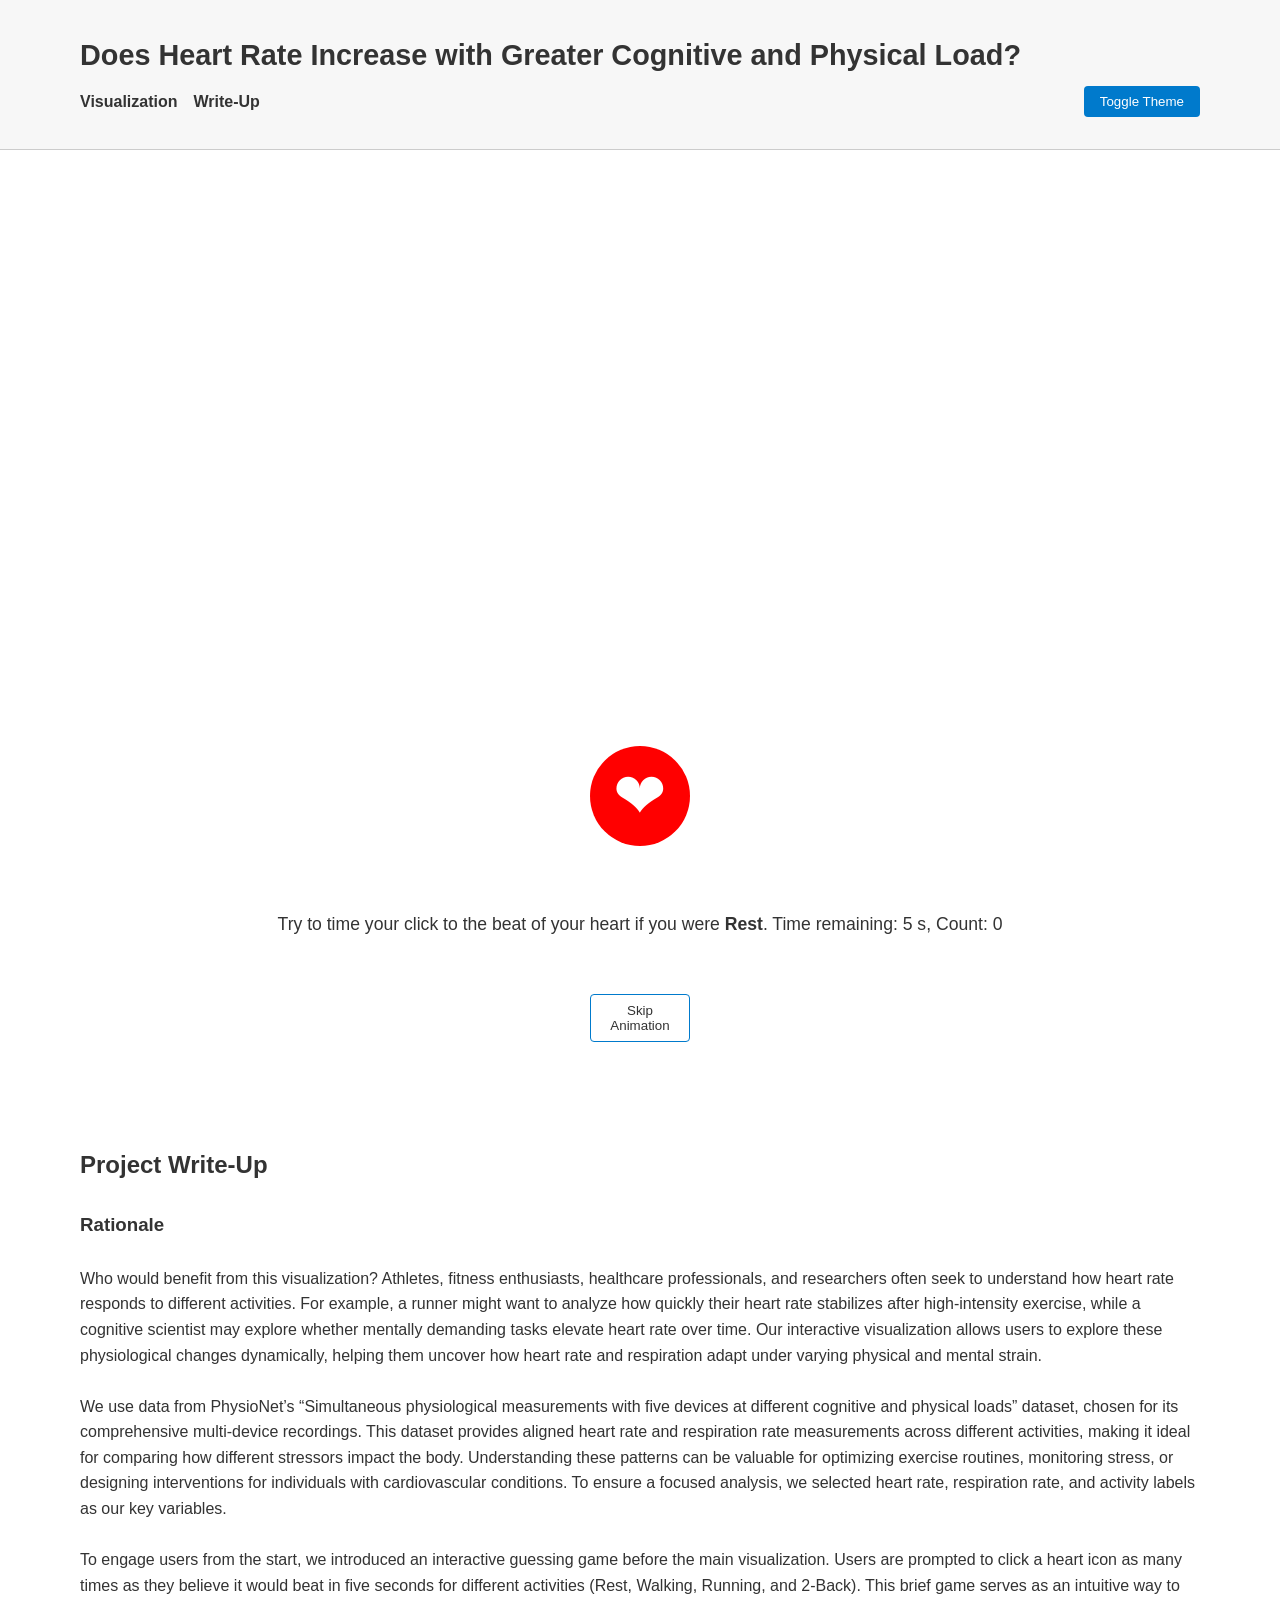
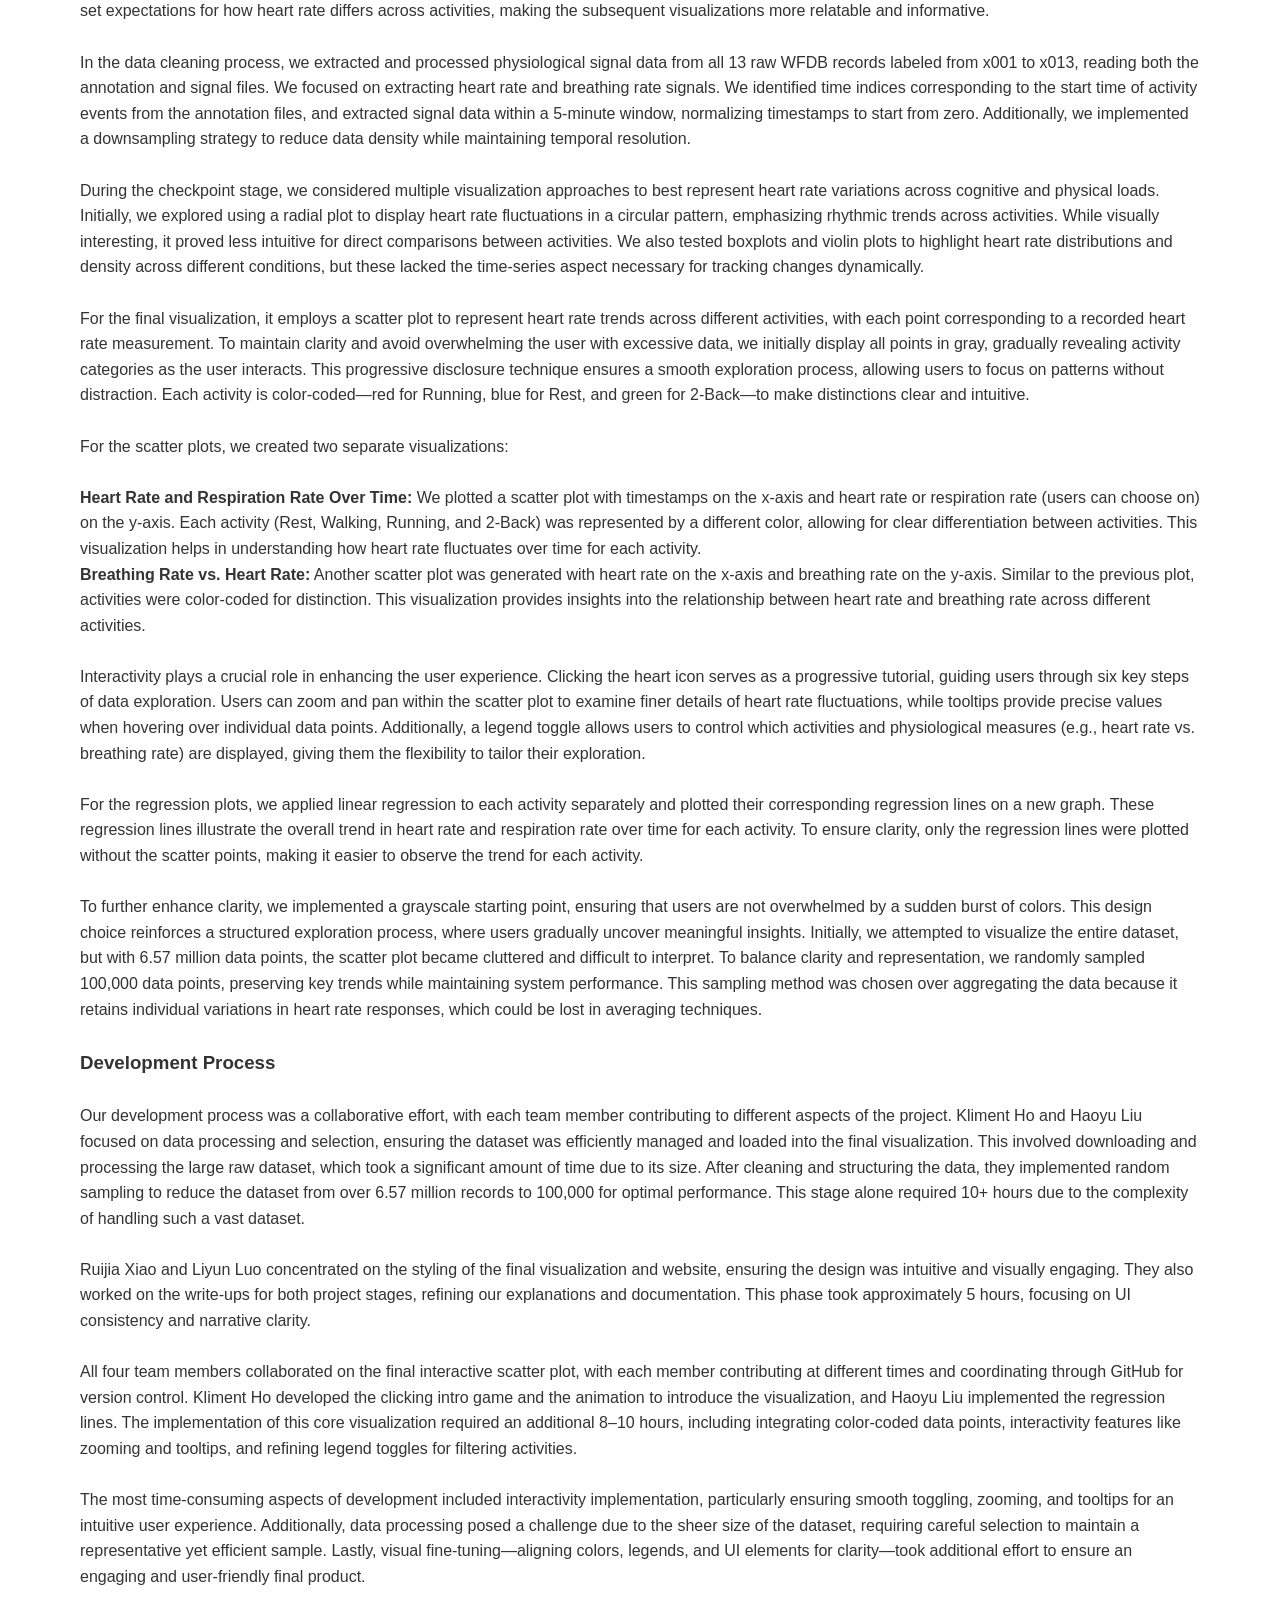
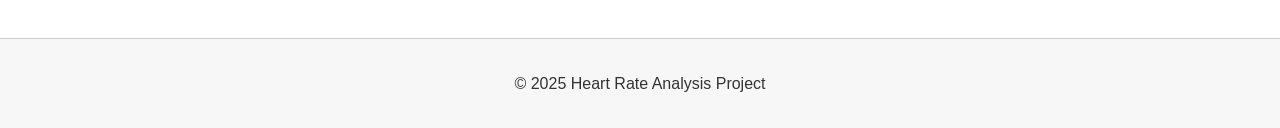
==== commit e02c93fd: "final changes" ====
--- a/index.html
+++ b/index.html
@@ -29,7 +29,7 @@
           <div id="legend">
             <h3>Activity Colors</h3>
             <label><input type="checkbox" class="activity-checkbox" value="Rest" checked> Rest</label>
-            <label><input type="checkbox" class="activity-checkbox" value="2-Back" checked> 2‑Back</label>
+            <label><input type="checkbox" class="activity-checkbox" value="2-Back" checked> 2‑Back (Cognitive Activity)</label>
             <label><input type="checkbox" class="activity-checkbox" value="Walking" checked> Walking</label>
             <label><input type="checkbox" class="activity-checkbox" value="Running" checked> Running</label>
             <hr />
